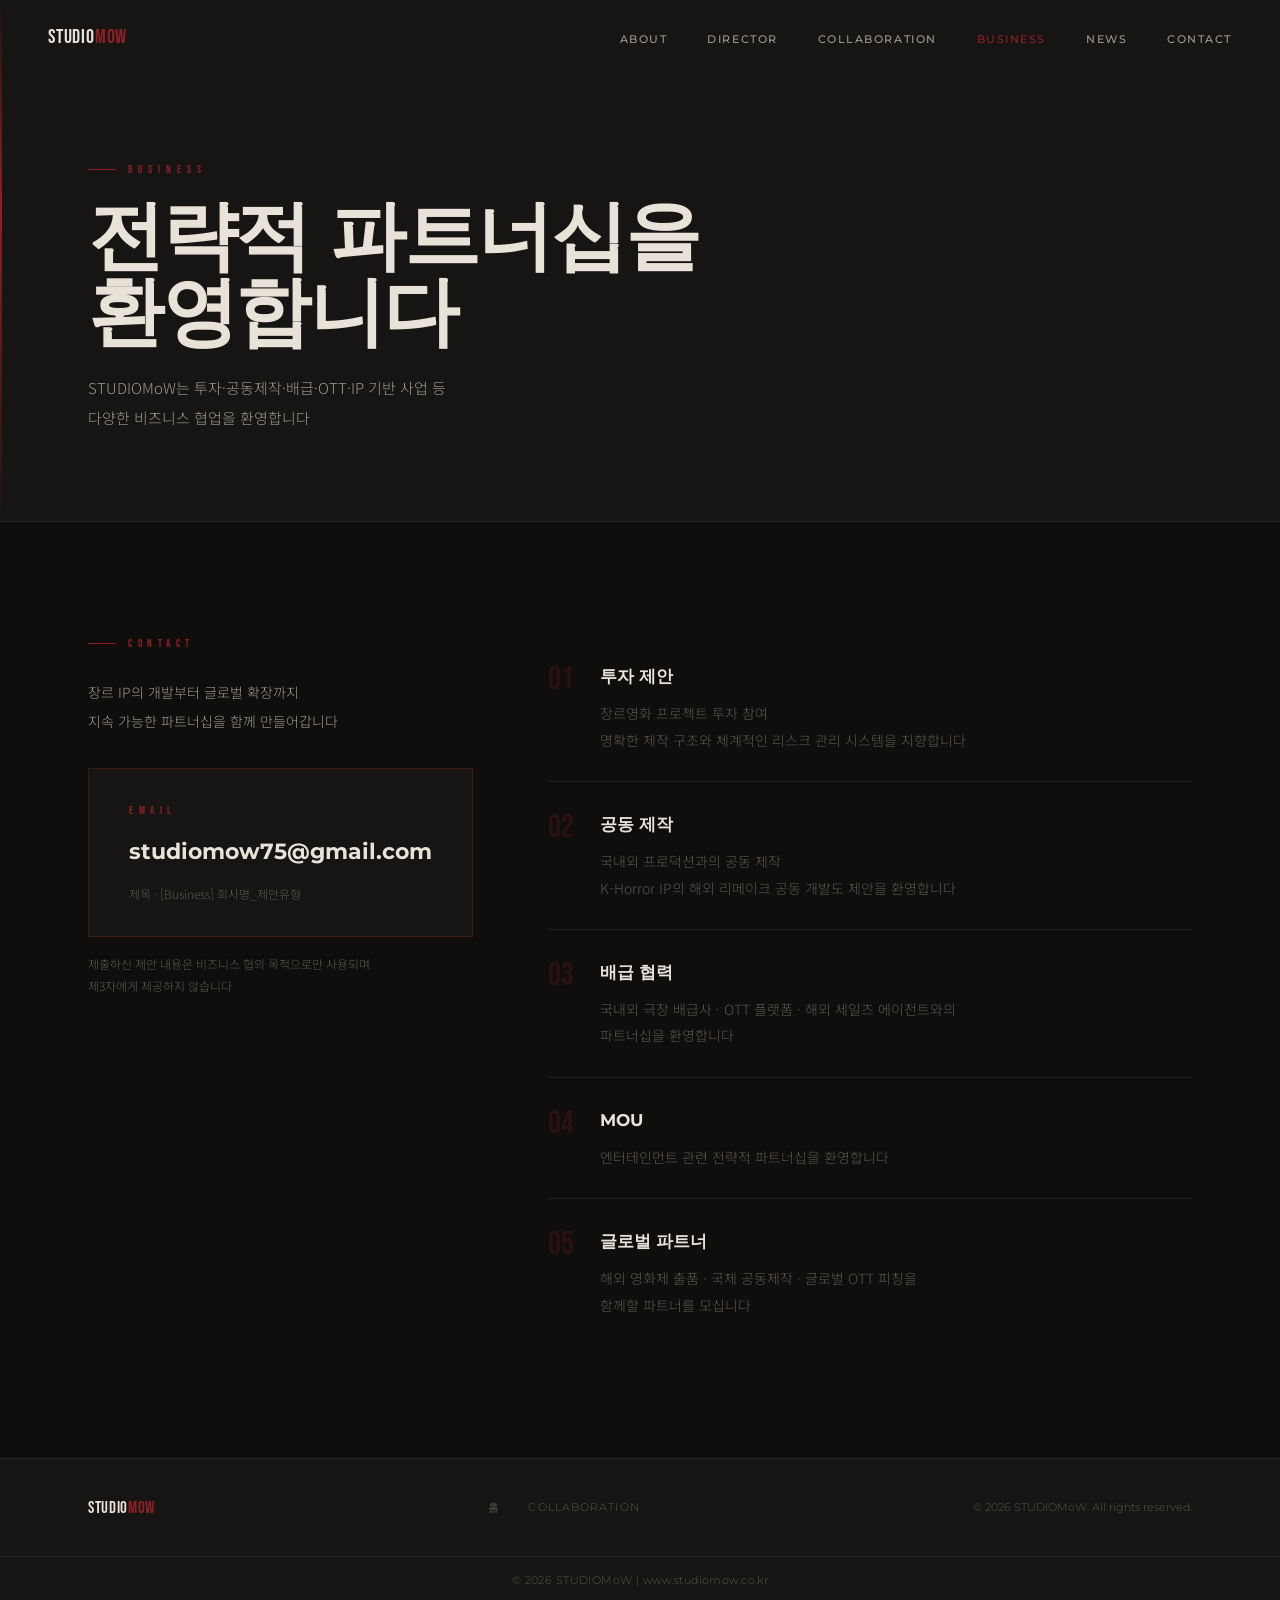
==== business.html @ ace8e4d7 "Add files via upload" ====
<!DOCTYPE html>
<html lang="ko">
<head>
  <meta charset="UTF-8">
  <meta name="viewport" content="width=device-width,initial-scale=1.0">
  <title>Business | STUDIOMoW</title>
  <link rel="preconnect" href="https://fonts.googleapis.com">
  <link href="https://fonts.googleapis.com/css2?family=Bebas+Neue&family=Noto+Serif+KR:wght@300;400;700&family=Noto+Sans+KR:wght@300;400;500;700&family=Montserrat:wght@300;400;600;700;900&display=swap" rel="stylesheet">
  <link rel="stylesheet" href="css/main.css">
  <style>
    .biz-list-item{display:flex;align-items:flex-start;padding:28px 0;border-bottom:1px solid var(--border);transition:padding-left 0.25s}
    .biz-list-item:hover{padding-left:8px}
    .biz-list-num{font-family:var(--font-display);font-size:32px;color:rgba(142,32,40,0.22);transition:color 0.25s;line-height:1;flex-shrink:0;min-width:52px;padding-top:2px}
    .biz-list-item:hover .biz-list-num{color:var(--red)}
    .biz-list-title{font-family:var(--font-heading);font-size:17px;font-weight:700;color:var(--text);margin-bottom:8px}
    .biz-list-desc{font-size:14px;color:var(--text-mute);line-height:1.9}
    .email-cta{display:inline-flex;flex-direction:column;align-items:flex-start;gap:12px;padding:32px 40px;border:1px solid var(--border-red);text-decoration:none;transition:background 0.3s;background:var(--surface1)}
    .email-cta:hover{background:rgba(142,32,40,0.08)}
    .email-cta-label{font-family:var(--font-display);font-size:11px;letter-spacing:0.5em;color:var(--red)}
    .email-cta-addr{font-family:var(--font-heading);font-size:clamp(16px,2vw,22px);font-weight:700;color:var(--text)}
    .email-cta-hint{font-size:12px;color:var(--text-mute)}
    @media(max-width:1024px){.biz-2col{grid-template-columns:1fr!important}}
  </style>
</head>
<body>
<nav class="nav scrolled" id="nav">
  <div class="nav-inner">
    <a href="index.html" class="nav-logo"><span class="logo-studio">STUDIO</span><span class="logo-mow">MoW</span></a>
    <button class="nav-toggle" id="navToggle"><span></span><span></span><span></span></button>
    <ul class="nav-menu" id="navMenu">
      <li><a href="index.html#about">About</a></li>
      <li><a href="index.html#director">Director</a></li>
      <li><a href="index.html#collaboration">Collaboration</a></li>
      <li><a href="index.html#business" style="color:var(--red)">Business</a></li>
      <li><a href="index.html#news">News</a></li>
      <li><a href="index.html#contact">Contact</a></li>
    </ul>
  </div>
</nav>

<section class="page-hero">
  <div class="container">
    <div class="page-hero-tag">BUSINESS</div>
    <h1 class="page-hero-title">전략적 파트너십을<br>환영합니다</h1>
    <p class="page-hero-desc">
      <span class="pc-only">STUDIOMoW는 투자·공동제작·배급·OTT·IP 기반 사업 등<br>다양한 비즈니스 협업을 환영합니다</span><span class="mob-only">STUDIOMoW는<br>투자·공동제작·배급·OTT 등<br>다양한 비즈니스 협업을 환영합니다</span>
    </p>
  </div>
</section>

<section style="padding:var(--section-pad) 0;background:var(--bg);">
  <div class="container">
    <div style="display:grid;grid-template-columns:380px 1fr;gap:80px;align-items:start;" class="biz-2col">
      <div>
        <div class="section-tag" style="margin-bottom:24px;">CONTACT</div>
        <p style="font-size:14px;color:var(--text-sub);line-height:2.1;margin-bottom:32px;">
          <span class="pc-only">장르 IP의 개발부터 글로벌 확장까지<br>지속 가능한 파트너십을 함께 만들어갑니다</span><span class="mob-only">장르 IP의 개발부터 글로벌 확장까지<br>지속 가능한 파트너십을 함께 만들어갑니다</span></p>
        <a href="mailto:studiomow75@gmail.com?subject=[Business] 회사명_제안유형" class="email-cta">
          <span class="email-cta-label">EMAIL</span>
          <span class="email-cta-addr">studiomow75@gmail.com</span>
          <span class="email-cta-hint">제목 · [Business] 회사명_제안유형</span>
        </a>
        <p style="margin-top:16px;font-size:12px;color:var(--text-mute);line-height:1.8;">
          제출하신 제안 내용은 비즈니스 협의 목적으로만 사용되며<br>
          제3자에게 제공하지 않습니다
        </p>
      </div>

      <div>
        <div class="biz-list">
          <div class="biz-list-item">
            <div class="biz-list-num">01</div>
            <div>
              <div class="biz-list-title">투자 제안</div>
              <div class="biz-list-desc">장르영화 프로젝트 투자 참여<br>명확한 제작 구조와 체계적인 리스크 관리 시스템을 지향합니다</div>
            </div>
          </div>
          <div class="biz-list-item">
            <div class="biz-list-num">02</div>
            <div>
              <div class="biz-list-title">공동 제작</div>
              <div class="biz-list-desc">국내외 프로덕션과의 공동 제작<br>K-Horror IP의 해외 리메이크 공동 개발도 제안을 환영합니다</div>
            </div>
          </div>
          <div class="biz-list-item">
            <div class="biz-list-num">03</div>
            <div>
              <div class="biz-list-title">배급 협력</div>
              <div class="biz-list-desc">국내외 극장 배급사 · OTT 플랫폼 · 해외 세일즈 에이전트와의<br>파트너십을 환영합니다</div>
            </div>
          </div>
          <div class="biz-list-item">
            <div class="biz-list-num">04</div>
            <div>
              <div class="biz-list-title">MOU</div>
              <div class="biz-list-desc"><span class="pc-only">엔터테인먼트 관련 전략적 파트너십을 환영합니다</span><span class="mob-only">엔터테인먼트 관련<br>전략적 파트너십을 환영합니다</span></div>
            </div>
          </div>
          <div class="biz-list-item" style="border-bottom:none;">
            <div class="biz-list-num">05</div>
            <div>
              <div class="biz-list-title">글로벌 파트너</div>
              <div class="biz-list-desc">해외 영화제 출품 · 국제 공동제작 · 글로벌 OTT 피칭을<br>함께할 파트너를 모십니다</div>
            </div>
          </div>
        </div>
      </div>
    </div>
  </div>
</section>

<footer class="footer">
  <div class="container">
    <div class="footer-inner">
      <div class="footer-logo"><span class="logo-studio">STUDIO</span><span class="logo-mow">MoW</span></div>
      <div class="footer-links"><a href="index.html">홈</a><a href="index.html#collaboration">Collaboration</a></div>
      <div class="footer-copy">© 2026 STUDIOMoW. All rights reserved.</div>
    </div>
  </div>
  <div class="footer-legal">© 2026 STUDIOMoW | www.studiomow.co.kr</div>
</footer>
<script src="js/main.js"></script>
</body>
</html>
---- css/main.css ----
/* ========================================
   STUDIOMoW — Premium Cinema Stylesheet v3
   BG: #0f0e0d | Surface: #161513/#1e1c19
   Wine Red: #8e2028 | Text: #e8e2d9
   ======================================== */
*,*::before,*::after{box-sizing:border-box;margin:0;padding:0}
:root{
  --bg:#0f0e0d;--surface1:#161513;--surface2:#1e1c19;--surface3:#252320;
  --cream:#f2ede6;--text:#e8e2d9;--text-sub:#9e9890;--text-mute:#5a5650;
  --red:#8e2028;--red-light:#b02a34;--red-dim:#5c1419;
  --red-glow:rgba(142,32,40,0.12);
  --border:rgba(232,226,217,0.08);--border-warm:rgba(232,226,217,0.05);
  --border-red:rgba(142,32,40,0.32);
  --black:#0f0e0d;--dark:#161513;--dark2:#1e1c19;
  --white:#e8e2d9;--off-white:#f2ede6;--gray:#9e9890;--gray-light:#c8c0b4;
  --red-dark:#5c1419;
  --font-display:'Bebas Neue',sans-serif;
  --font-heading:'Montserrat',sans-serif;
  --font-body-ko:'Noto Sans KR',sans-serif;
  --font-serif-ko:'Noto Serif KR',serif;
  --nav-h:72px;--section-pad:112px;--container-w:1200px;
  --ease-out:cubic-bezier(0.25,0.46,0.45,0.94);
  --ease-in-out:cubic-bezier(0.645,0.045,0.355,1.0)
}
html{scroll-behavior:smooth;font-size:16px}
body{background:var(--bg);color:var(--text);font-family:var(--font-body-ko);font-weight:300;line-height:1.75;overflow-x:hidden;word-break:keep-all;overflow-wrap:break-word}
img{display:block;max-width:100%}
a{color:inherit;text-decoration:none}
ul{list-style:none}
.container{max-width:var(--container-w);margin:0 auto;padding:0 48px}

/* BUTTONS */
.btn{display:inline-block;padding:14px 36px;font-family:var(--font-heading);font-size:11px;font-weight:600;letter-spacing:0.18em;text-transform:uppercase;cursor:pointer;border:none;transition:all 0.35s var(--ease-out)}
.btn-primary{background:var(--red);color:var(--cream)}
.btn-primary:hover{background:var(--red-light);transform:translateY(-2px);box-shadow:0 8px 32px rgba(142,32,40,0.35)}
.btn-outline{background:transparent;color:var(--text);border:1px solid rgba(232,226,217,0.28)}
.btn-outline:hover{border-color:var(--text);background:rgba(232,226,217,0.04)}
.btn-white{background:var(--cream);color:#1a1815}
.btn-white:hover{background:#fff;transform:translateY(-2px)}
.btn-accent{background:var(--red);color:var(--cream)}
.btn-accent:hover{background:var(--red-light);transform:translateY(-2px);box-shadow:0 8px 32px rgba(142,32,40,0.35)}

/* SECTION HEADERS */
.section-header{margin-bottom:64px}
.section-tag{font-family:var(--font-display);font-size:11px;letter-spacing:0.5em;color:var(--red);margin-bottom:14px;display:flex;align-items:center;gap:12px}
.section-tag::before{content:'';display:block;width:28px;height:1px;background:var(--red);flex-shrink:0}
.section-title{font-family:var(--font-heading);font-size:clamp(28px,4vw,46px);font-weight:700;line-height:1.12;color:var(--text);letter-spacing:-0.02em}

/* NAV */
.nav{position:fixed;top:0;left:0;right:0;z-index:1000;height:var(--nav-h);transition:all 0.4s ease}
.nav.scrolled{background:rgba(15,14,13,0.96);backdrop-filter:blur(16px);-webkit-backdrop-filter:blur(16px);border-bottom:1px solid var(--border)}
.nav-inner{display:flex;align-items:center;justify-content:space-between;height:100%;padding:0 48px}
.nav-logo{font-size:20px;letter-spacing:0.01em;z-index:1001;line-height:1}
.logo-studio{font-family:var(--font-display);color:var(--text);letter-spacing:0.04em}
.logo-mow{font-family:var(--font-display);color:var(--red);letter-spacing:0.04em}
.nav-menu{display:flex;align-items:center;gap:40px}
.nav-menu a{font-family:var(--font-heading);font-size:11px;font-weight:500;letter-spacing:0.14em;text-transform:uppercase;color:var(--text-sub);transition:color 0.25s;position:relative}
.nav-menu a::after{content:'';position:absolute;bottom:-4px;left:0;width:0;height:1px;background:var(--red);transition:width 0.3s var(--ease-out)}
.nav-menu a:hover{color:var(--text)}
.nav-menu a:hover::after{width:100%}
.nav-toggle{display:none;flex-direction:column;gap:5px;background:none;border:none;cursor:pointer;padding:8px;z-index:1001}
.nav-toggle span{display:block;width:22px;height:1px;background:var(--text);transition:all 0.3s ease;transform-origin:center}
.nav-toggle.active span:nth-child(1){transform:rotate(45deg) translate(4px,4px)}
.nav-toggle.active span:nth-child(2){opacity:0}
.nav-toggle.active span:nth-child(3){transform:rotate(-45deg) translate(4px,-4px)}

/* HERO */
.hero{position:relative;height:100vh;min-height:640px;display:flex;align-items:center;overflow:hidden}
.hero-bg{position:absolute;inset:0}
.hero-img{width:100%;height:100%;object-fit:cover;object-position:center;transform:scale(1.06);animation:heroZoom 14s ease-in-out infinite alternate}
@keyframes heroZoom{from{transform:scale(1.06)}to{transform:scale(1.12)}}
.hero-overlay{position:absolute;inset:0;background:linear-gradient(125deg,rgba(15,14,13,0.93) 0%,rgba(15,14,13,0.70) 45%,rgba(15,14,13,0.86) 100%)}
.hero-grain{position:absolute;inset:0;opacity:0.05;pointer-events:none;background-image:url("data:image/svg+xml,%3Csvg xmlns='http://www.w3.org/2000/svg' width='300' height='300'%3E%3Cfilter id='n'%3E%3CfeTurbulence type='fractalNoise' baseFrequency='0.75' numOctaves='4' stitchTiles='stitch'/%3E%3C/filter%3E%3Crect width='300' height='300' filter='url(%23n)'/%3E%3C/svg%3E");background-repeat:repeat;background-size:200px}
.hero-content{position:relative;z-index:2;padding:0 48px;max-width:1200px;margin:0 auto;width:100%;padding-top:var(--nav-h);animation:heroFadeUp 1.4s var(--ease-out) 0.2s both}
@keyframes heroFadeUp{from{opacity:0;transform:translateY(36px)}to{opacity:1;transform:translateY(0)}}
.hero-rule{width:36px;height:1px;background:var(--red);margin-bottom:20px}
.hero-badge{font-family:var(--font-display);font-size:11px;letter-spacing:0.55em;color:var(--red);margin-bottom:28px}
.hero-title{font-size:clamp(72px,13vw,148px);line-height:0.88;margin-bottom:32px;letter-spacing:-0.03em}
.logo-studio-h{font-family:var(--font-display);color:var(--text);display:block}
.logo-mow-h{font-family:var(--font-display);color:var(--red);display:block}
.hero-sub{font-family:var(--font-serif-ko);font-size:clamp(14px,1.8vw,17px);font-weight:300;color:var(--text-sub);margin-bottom:44px;line-height:2;max-width:500px}
.hero-cta{display:flex;gap:16px;flex-wrap:wrap}
.hero-scroll{position:absolute;bottom:44px;right:52px;display:flex;align-items:center;gap:10px;z-index:2;animation:heroFadeUp 1.4s var(--ease-out) 0.9s both}
.hero-scroll span{font-family:var(--font-display);font-size:10px;letter-spacing:0.4em;color:var(--text-mute);writing-mode:vertical-rl}
.scroll-line{width:1px;height:56px;background:linear-gradient(to bottom,var(--red),transparent);animation:scrollPulse 2.4s ease-in-out infinite}
@keyframes scrollPulse{0%,100%{opacity:0.4;transform:scaleY(1)}50%{opacity:1;transform:scaleY(0.6)}}

/* MANIFESTO */
.manifesto{padding:96px 0;background:var(--surface1);position:relative;overflow:hidden}
.manifesto::before{content:'';position:absolute;left:0;top:0;bottom:0;width:2px;background:linear-gradient(to bottom,transparent,var(--red),transparent)}
.manifesto-line{height:1px;background:linear-gradient(to right,transparent,var(--border-red),transparent);margin-bottom:52px}
.manifesto-text{font-family:var(--font-serif-ko);font-size:clamp(15px,2vw,20px);font-weight:300;text-align:center;line-height:2.1;color:var(--text-sub);max-width:760px;margin:0 auto}
.manifesto-text em{font-style:normal;color:var(--red-light);font-weight:400}

/* STATS */
.stats{padding:64px 0;background:var(--bg);border-bottom:1px solid var(--border)}
.stats-grid{display:flex;align-items:center;justify-content:center;flex-wrap:wrap}
.stat-item{flex:1;min-width:140px;text-align:center;padding:24px 20px}
.stat-num{font-family:var(--font-display);font-size:clamp(40px,5vw,64px);color:var(--text);line-height:1;margin-bottom:10px;letter-spacing:0.02em}
.stat-label{font-size:11px;letter-spacing:0.1em;color:var(--text-mute);font-family:var(--font-heading);text-transform:uppercase}
.stat-divider{width:1px;height:56px;background:var(--border);flex-shrink:0}

/* ABOUT */
.about{padding:var(--section-pad) 0;background:var(--bg)}
.about-grid{display:grid;grid-template-columns:1fr 1fr;gap:96px;align-items:center}
.about-img-wrap{position:relative}
.about-img{width:100%;aspect-ratio:4/5;object-fit:cover;filter:grayscale(20%) contrast(1.05)}
.about-img-accent{position:absolute;bottom:-18px;right:-18px;width:55%;height:55%;border:1px solid var(--border-red);z-index:-1}
.about-lead{font-family:var(--font-serif-ko);font-size:clamp(17px,2.2vw,22px);font-weight:400;margin-bottom:24px;line-height:1.65;color:var(--text)}
.about-body{font-size:14px;color:var(--text-sub);margin-bottom:44px;line-height:2}
.about-pillars{display:flex;flex-direction:column;gap:0}
.pillar{display:flex;align-items:flex-start;gap:18px;padding:22px 0;border-bottom:1px solid var(--border)}
.pillar:last-child{border-bottom:none}
.pillar-icon{color:var(--red);font-size:14px;flex-shrink:0;margin-top:3px}
.pillar-title{font-family:var(--font-heading);font-weight:600;font-size:13px;letter-spacing:0.06em;margin-bottom:5px;color:var(--text)}
.pillar-desc{font-size:13px;color:var(--text-mute);line-height:1.75}

/* DIRECTOR */
.director{position:relative;padding:var(--section-pad) 0;overflow:hidden}
.director-bg{position:absolute;inset:0}
.director-bg-img{width:100%;height:100%;object-fit:cover;filter:grayscale(40%) brightness(0.55)}
.director-overlay{position:absolute;inset:0;background:linear-gradient(to right,rgba(15,14,13,0.97) 50%,rgba(15,14,13,0.62) 100%)}
.director-grid{position:relative;z-index:2;display:grid;grid-template-columns:1fr 400px;gap:64px;align-items:start}
.director-name-block{margin-bottom:32px}
.director-role{font-family:var(--font-display);font-size:11px;letter-spacing:0.5em;color:var(--red);margin-bottom:10px}
.director-name{font-family:var(--font-heading);font-size:clamp(44px,6.5vw,76px);font-weight:900;letter-spacing:-0.03em;line-height:0.95;color:var(--text)}
.director-desc{margin-bottom:40px}
.director-desc p{font-size:14px;color:var(--text-sub);line-height:2;margin-bottom:14px}
.director-desc strong{color:var(--text);font-weight:600}
.director-credits{display:flex;gap:48px;flex-wrap:wrap}
.credit-section{flex:1;min-width:140px}
.credit-type{font-family:var(--font-display);font-size:10px;letter-spacing:0.45em;color:var(--red);margin-bottom:14px;border-bottom:1px solid var(--border-red);padding-bottom:8px}
.credit-list{display:flex;flex-direction:column;gap:7px}
.credit-item{font-size:13px;color:var(--text-mute)}
.momentum-card{background:var(--surface2);border:1px solid var(--border);padding:36px 32px;position:relative}

.momentum-label{font-family:var(--font-display);font-size:10px;letter-spacing:0.5em;color:var(--red);margin-bottom:14px}
.momentum-title{font-family:var(--font-heading);font-size:28px;font-weight:900;color:var(--text);margin-bottom:28px;letter-spacing:-0.02em}
.momentum-row{display:flex;justify-content:space-between;align-items:center;padding:11px 0;border-bottom:1px solid var(--border)}
.momentum-key{font-size:11px;color:var(--text-mute);font-family:var(--font-heading);letter-spacing:0.08em;text-transform:uppercase}
.momentum-val{font-size:13px;font-weight:600;color:var(--text)}
.momentum-val.accent{color:var(--red-light)}
.momentum-desc{font-size:13px;color:var(--text-mute);margin-top:22px;line-height:1.85}

/* STRATEGY */
.strategy{padding:var(--section-pad) 0;background:var(--surface1)}
.strategy-grid{display:flex;flex-direction:column;border-top:1px solid var(--border)}
.strategy-item{display:flex;align-items:flex-start;gap:48px;padding:40px 0;border-bottom:1px solid var(--border);transition:padding-left 0.35s var(--ease-out)}
.strategy-item:hover{padding-left:8px}
.strategy-num{font-family:var(--font-display);font-size:52px;color:rgba(142,32,40,0.18);line-height:1;flex-shrink:0;min-width:64px;transition:color 0.35s}
.strategy-item:hover .strategy-num{color:var(--red)}
.strategy-title{font-family:var(--font-heading);font-size:16px;font-weight:700;color:var(--text);margin-bottom:10px;letter-spacing:0.02em}
.strategy-desc{font-size:13px;color:var(--text-mute);line-height:1.85;max-width:560px}
.strategy-conclusion{margin-top:64px;padding:40px 48px;border:1px solid var(--border-red);position:relative;text-align:center}
.strategy-conclusion::before{content:'';position:absolute;top:0;left:0;width:100%;height:1px;background:linear-gradient(to right,transparent,var(--red),transparent)}
.strategy-conclusion p{font-family:var(--font-serif-ko);font-size:clamp(14px,1.8vw,18px);color:var(--text-sub);line-height:1.9}
.strategy-conclusion em{font-style:normal;color:var(--red-light)}

/* MARKET */
.market{padding:var(--section-pad) 0;background:var(--bg)}
.market-grid{display:grid;grid-template-columns:repeat(3,1fr);gap:1px;background:var(--border);margin-bottom:56px}
.market-card{background:var(--surface1);padding:44px 36px;transition:background 0.3s,transform 0.3s;position:relative;overflow:hidden}
.market-card::before{content:'';position:absolute;top:0;left:0;width:100%;height:2px;background:transparent;transition:background 0.3s}
.market-card:hover::before{background:var(--red)}
.market-card:hover{background:var(--surface2)}
.market-card-accent{background:var(--red-dim)!important}
.market-card-accent::before{background:var(--red-light)!important}
.market-card-accent:hover{background:#6b1820!important}
.market-tag{font-family:var(--font-display);font-size:10px;letter-spacing:0.35em;color:var(--text-mute);margin-bottom:20px;text-transform:uppercase}
.market-card-accent .market-tag{color:rgba(232,226,217,0.55)}
.market-film{font-family:var(--font-heading);font-size:clamp(22px,3vw,34px);font-weight:900;color:var(--text);margin-bottom:18px;letter-spacing:-0.03em}
.market-desc{font-size:13px;color:var(--text-mute);line-height:1.85}
.market-card-accent .market-desc{color:rgba(232,226,217,0.7)}
.market-cta{text-align:center;padding:48px 0 0;border-top:1px solid var(--border)}
.market-cta p{font-family:var(--font-serif-ko);font-size:clamp(14px,1.8vw,18px);color:var(--text-sub);line-height:2}
.market-cta strong{color:var(--text);font-weight:600}

/* TEAM */
.team{padding:var(--section-pad) 0;background:var(--surface1)}
.team-grid{display:grid;grid-template-columns:repeat(4,1fr);gap:1px;background:var(--border)}
.team-card{background:var(--bg);overflow:hidden;transition:transform 0.35s var(--ease-out)}
.team-card:hover{transform:translateY(-4px)}
.team-avatar{aspect-ratio:1;overflow:hidden;position:relative}
.team-photo{width:100%;height:100%;object-fit:cover;filter:grayscale(70%) contrast(1.05);transition:filter 0.45s,transform 0.45s}
.team-card:hover .team-photo{filter:grayscale(25%) contrast(1.05);transform:scale(1.04)}
.team-avatar::after{content:'';position:absolute;inset:0;background:rgba(142,32,40,0);transition:background 0.4s}
.team-card:hover .team-avatar::after{background:rgba(142,32,40,0.1)}
.team-info{padding:28px 24px 32px}
.team-role{font-family:var(--font-display);font-size:10px;letter-spacing:0.35em;color:var(--red);margin-bottom:8px}
.team-name{font-family:var(--font-heading);font-size:18px;font-weight:700;color:var(--text);margin-bottom:12px}
.team-bio{font-size:12px;color:var(--text-mute);line-height:1.85;margin-bottom:18px}
.team-career{display:flex;flex-wrap:wrap;gap:6px}
.team-career span{font-size:10px;padding:3px 9px;border:1px solid var(--border);color:var(--text-mute);font-family:var(--font-heading);letter-spacing:0.04em}

/* CTA SPLIT */
.cta-split{display:grid;grid-template-columns:1fr 1fr}
.cta-half{position:relative;padding:108px 64px;overflow:hidden;min-height:500px;display:flex;align-items:center}
.cta-half-bg{position:absolute;inset:0}
.cta-bg-img{width:100%;height:100%;object-fit:cover;filter:grayscale(30%)}
.cta-bg-overlay{position:absolute;inset:0;background:rgba(15,14,13,0.82)}
.biz-overlay{background:linear-gradient(135deg,rgba(92,20,25,0.9) 0%,rgba(15,14,13,0.88) 100%)}
.cta-half-content{position:relative;z-index:2}
.cta-tag{font-family:var(--font-display);font-size:11px;letter-spacing:0.5em;color:var(--red);margin-bottom:18px;display:flex;align-items:center;gap:10px}
.cta-tag::before{content:'';display:block;width:20px;height:1px;background:var(--red)}
.cta-half h3{font-family:var(--font-heading);font-size:clamp(20px,2.5vw,30px);font-weight:700;color:var(--text);margin-bottom:16px;line-height:1.3;letter-spacing:-0.01em}
.cta-half p{font-size:14px;color:var(--text-sub);margin-bottom:32px;line-height:1.85}

/* CONTACT */
.contact{padding:var(--section-pad) 0;background:var(--bg);border-top:1px solid var(--border)}
.contact-inner{display:grid;grid-template-columns:1fr 1fr;gap:80px;align-items:center}
.contact-details{display:flex;flex-direction:column;margin-top:40px}
.contact-item{display:flex;gap:28px;padding:20px 0;border-bottom:1px solid var(--border);align-items:flex-start}
.contact-label{font-family:var(--font-display);font-size:10px;letter-spacing:0.4em;color:var(--red);min-width:80px;padding-top:2px;flex-shrink:0}
.contact-val{font-size:14px;color:var(--text-sub);line-height:1.6}
.contact-val a:hover{color:var(--red-light)}
.contact-logo-wrap{text-align:center}
.contact-logo{font-size:clamp(52px,9vw,100px);line-height:0.9;margin-bottom:20px;letter-spacing:-0.02em}
.logo-studio-lg{font-family:var(--font-display);color:var(--text)}
.logo-mow-lg{font-family:var(--font-display);color:var(--red)}
.contact-tagline{font-family:var(--font-display);font-size:11px;letter-spacing:0.55em;color:var(--text-mute)}

/* FOOTER */
.footer{background:var(--surface1);border-top:1px solid var(--border)}
.footer-inner{display:flex;align-items:center;justify-content:space-between;gap:20px;flex-wrap:wrap;padding:32px 0}
.footer-logo{font-size:17px}
.footer-links{display:flex;gap:28px}
.footer-links a{font-family:var(--font-heading);font-size:11px;letter-spacing:0.1em;color:var(--text-mute);text-transform:uppercase;transition:color 0.2s}
.footer-links a:hover{color:var(--red-light)}
.footer-copy{font-size:11px;color:var(--text-mute);font-family:var(--font-heading)}
.footer-legal{text-align:center;padding:14px 0;font-size:11px;color:var(--text-mute);border-top:1px solid var(--border);font-family:var(--font-heading);letter-spacing:0.04em}
.footer-legal a{color:var(--text-mute);margin:0 8px;transition:color 0.2s}
.footer-legal a:hover{color:var(--red-light)}

/* PAGE HERO */
.page-hero{padding:calc(var(--nav-h) + 88px) 0 88px;background:var(--surface1);border-bottom:1px solid var(--border);position:relative;overflow:hidden}
.page-hero::before{content:'';position:absolute;left:0;top:0;bottom:0;width:2px;background:linear-gradient(to bottom,transparent,var(--red) 40%,transparent)}
.page-hero-tag{font-family:var(--font-display);font-size:11px;letter-spacing:0.55em;color:var(--red);margin-bottom:18px;display:flex;align-items:center;gap:12px}
.page-hero-tag::before{content:'';display:block;width:28px;height:1px;background:var(--red)}
.page-hero-title{font-family:var(--font-heading);font-size:clamp(36px,6.5vw,76px);font-weight:900;line-height:1.0;letter-spacing:-0.03em;color:var(--text);margin-bottom:24px}
.page-hero-desc{font-size:15px;color:var(--text-sub);max-width:520px;line-height:2}

/* FORMS */
.form-section{padding:var(--section-pad) 0;background:var(--bg)}
.form-grid{display:grid;grid-template-columns:1fr 1fr;gap:72px}
.form-intro h3{font-family:var(--font-heading);font-size:22px;font-weight:700;color:var(--text);margin-bottom:18px;letter-spacing:-0.01em}
.form-intro p{font-size:14px;color:var(--text-mute);line-height:2;margin-bottom:16px}
.form-categories{display:flex;flex-direction:column;gap:8px;margin-top:32px}
.form-cat{display:flex;align-items:center;gap:12px;padding:12px 16px;border:1px solid var(--border);font-size:13px;color:var(--text-sub);transition:border-color 0.2s,background 0.2s}
.form-cat:hover{border-color:var(--border-red);background:var(--red-glow)}
.form-cat-dot{width:6px;height:6px;background:var(--red);border-radius:50%;flex-shrink:0}
.mow-form{display:flex;flex-direction:column;gap:20px}
.form-group{display:flex;flex-direction:column;gap:7px}
.form-label{font-family:var(--font-heading);font-size:10px;font-weight:600;letter-spacing:0.2em;text-transform:uppercase;color:var(--red)}
.form-input,.form-select,.form-textarea{background:var(--surface1);border:1px solid var(--border);color:var(--text);padding:14px 16px;font-family:var(--font-body-ko);font-size:14px;transition:border-color 0.25s,background 0.25s;-webkit-appearance:none;border-radius:0}
.form-input::placeholder,.form-textarea::placeholder{color:var(--text-mute)}
.form-input:focus,.form-select:focus,.form-textarea:focus{outline:none;border-color:var(--red);background:var(--surface2)}
.form-textarea{resize:vertical;min-height:120px}
.form-select{cursor:pointer;background-image:url("data:image/svg+xml,%3Csvg xmlns='http://www.w3.org/2000/svg' width='10' height='6' viewBox='0 0 10 6'%3E%3Cpath fill='%235a5650' d='M5 6L0 0h10z'/%3E%3C/svg%3E");background-repeat:no-repeat;background-position:right 14px center;padding-right:40px}
.form-select option{background:var(--surface2);color:var(--text)}
.form-file-label{display:flex;align-items:center;gap:12px;padding:14px 16px;background:var(--surface1);border:1px dashed var(--border-red);cursor:pointer;font-size:13px;color:var(--text-mute);transition:all 0.25s}
.form-file-label:hover{border-color:var(--red);color:var(--text);background:var(--red-glow)}
.form-file-label input{display:none}
.form-row{display:grid;grid-template-columns:1fr 1fr;gap:16px}
.form-note{font-size:11px;color:var(--text-mute);line-height:1.75}
.btn-submit{width:100%;padding:17px;background:var(--red);color:var(--cream);font-family:var(--font-heading);font-size:12px;font-weight:700;letter-spacing:0.22em;text-transform:uppercase;border:none;cursor:pointer;transition:background 0.3s,box-shadow 0.3s}
.btn-submit:hover{background:var(--red-light);box-shadow:0 6px 28px rgba(142,32,40,0.4)}
.alert{display:none;padding:16px 20px;font-size:14px;line-height:1.6}
.alert-success{background:rgba(39,120,76,0.12);border:1px solid rgba(39,120,76,0.35);color:#4dba7f}
.alert-error{background:rgba(142,32,40,0.12);border:1px solid var(--border-red);color:var(--red-light)}

/* NOTICE / DISCLAIMER */
.notice-box{background:var(--red-glow);border:1px solid var(--border-red);border-left:2px solid var(--red);padding:20px 24px;margin:20px 0;font-size:13px;color:var(--text-sub);line-height:1.95}
.notice-box strong{color:var(--text)}
.notice-title{font-family:var(--font-heading);font-size:10px;letter-spacing:0.2em;color:var(--red);text-transform:uppercase;margin-bottom:10px;display:block}
.disclaimer-accordion{border-top:1px solid var(--border)}
.disclaimer-item{border-bottom:1px solid var(--border)}
.disclaimer-trigger{display:flex;justify-content:space-between;align-items:center;padding:16px 0;cursor:pointer;font-family:var(--font-heading);font-size:12px;font-weight:600;color:var(--text-sub);background:none;border:none;width:100%;text-align:left;letter-spacing:0.04em;transition:color 0.2s}
.disclaimer-trigger:hover{color:var(--text)}
.disclaimer-trigger .arrow{color:var(--red);font-size:11px;transition:transform 0.3s}
.disclaimer-trigger.open .arrow{transform:rotate(180deg)}
.disclaimer-body{display:none;font-size:13px;color:var(--text-mute);line-height:1.95;padding-bottom:18px}
.disclaimer-body.open{display:block}

/* BUSINESS TYPES */
.biz-types{padding:var(--section-pad) 0;background:var(--surface1)}
.biz-types-grid{display:grid;grid-template-columns:repeat(3,1fr);gap:1px;background:var(--border);margin-top:48px}
.biz-type-card{background:var(--bg);padding:40px 32px;border-top:2px solid transparent;transition:border-color 0.3s,background 0.3s,transform 0.3s}
.biz-type-card:hover{border-top-color:var(--red);background:var(--surface2);transform:translateY(-3px)}
.biz-type-icon{font-size:28px;margin-bottom:18px}
.biz-type-title{font-family:var(--font-heading);font-size:16px;font-weight:700;color:var(--text);margin-bottom:12px;letter-spacing:-0.01em}
.biz-type-desc{font-size:13px;color:var(--text-mute);line-height:1.85}

/* ADMIN */
.admin-body{background:var(--bg);font-family:var(--font-body-ko);color:var(--text);min-height:100vh}
.admin-nav{background:var(--surface1);border-bottom:1px solid var(--border);padding:0 32px;height:56px;display:flex;align-items:center;justify-content:space-between}
.admin-logo{font-family:var(--font-display);font-size:18px}
.admin-nav-links{display:flex;gap:24px}
.admin-nav-links a{font-size:12px;color:var(--text-mute);transition:color 0.2s}
.admin-nav-links a:hover,.admin-nav-links a.active{color:var(--text)}
.admin-logout{font-size:11px;color:var(--red);cursor:pointer;background:none;border:none;font-family:var(--font-body-ko);letter-spacing:0.05em}
.admin-layout{display:grid;grid-template-columns:220px 1fr;min-height:calc(100vh - 56px)}
.admin-sidebar{background:var(--surface1);border-right:1px solid var(--border);padding:24px 0}
.admin-sidebar a{display:flex;align-items:center;gap:10px;padding:11px 24px;font-size:13px;color:var(--text-mute);transition:all 0.2s}
.admin-sidebar a:hover,.admin-sidebar a.active{background:var(--red-glow);color:var(--text);border-right:2px solid var(--red)}
.admin-sidebar-section{font-family:var(--font-display);font-size:10px;letter-spacing:0.35em;color:var(--text-mute);padding:16px 24px 6px;margin-top:8px;opacity:0.5}
.admin-main{padding:36px}
.admin-page-title{font-family:var(--font-heading);font-size:20px;font-weight:700;color:var(--text);margin-bottom:6px;letter-spacing:-0.01em}
.admin-page-sub{font-size:13px;color:var(--text-mute);margin-bottom:28px}
.admin-stats-row{display:grid;grid-template-columns:repeat(4,1fr);gap:16px;margin-bottom:32px}
.admin-stat{background:var(--surface1);border:1px solid var(--border);border-top:2px solid var(--red);padding:24px}
.admin-stat-num{font-family:var(--font-display);font-size:40px;color:var(--text);line-height:1;margin-bottom:8px;letter-spacing:0.02em}
.admin-stat-label{font-size:11px;color:var(--text-mute);font-family:var(--font-heading);text-transform:uppercase;letter-spacing:0.08em}
.admin-stat-change{font-size:11px;color:#4dba7f;margin-top:6px}
.admin-card{background:var(--surface1);border:1px solid var(--border);margin-bottom:24px}
.admin-card-header{display:flex;align-items:center;justify-content:space-between;padding:16px 24px;border-bottom:1px solid var(--border)}
.admin-card-title{font-family:var(--font-heading);font-size:13px;font-weight:700;color:var(--text);letter-spacing:0.02em}
.admin-card-body{padding:24px}
.admin-table{width:100%;border-collapse:collapse;font-size:13px}
.admin-table th{text-align:left;padding:10px 16px;font-family:var(--font-heading);font-size:10px;letter-spacing:0.12em;text-transform:uppercase;color:var(--text-mute);border-bottom:1px solid var(--border);font-weight:600}
.admin-table td{padding:14px 16px;color:var(--text-sub);border-bottom:1px solid rgba(232,226,217,0.04)}
.admin-table tr:hover td{background:rgba(232,226,217,0.02)}
.badge{display:inline-block;padding:3px 9px;font-size:10px;font-family:var(--font-heading);letter-spacing:0.08em;border-radius:2px;font-weight:600}
.badge-new{background:rgba(39,120,76,0.15);color:#4dba7f}
.badge-review{background:rgba(200,156,32,0.15);color:#c89c20}
.badge-approved{background:rgba(52,120,200,0.15);color:#5490d6}
.badge-rejected{background:rgba(142,32,40,0.15);color:var(--red-light)}
.admin-btn{padding:6px 12px;font-size:11px;font-family:var(--font-heading);letter-spacing:0.05em;cursor:pointer;border:none;font-weight:600;transition:all 0.2s}
.admin-btn-sm{background:var(--surface2);color:var(--text-sub);border:1px solid var(--border)}
.admin-btn-sm:hover{color:var(--text)}
.admin-btn-primary{background:var(--red);color:var(--cream)}
.admin-btn-primary:hover{background:var(--red-light)}
.admin-btn-danger{background:rgba(142,32,40,0.15);color:var(--red-light);border:1px solid var(--border-red)}
.admin-btn-danger:hover{background:rgba(142,32,40,0.25)}
.login-wrap{min-height:100vh;display:flex;align-items:center;justify-content:center;background:var(--bg)}
.login-box{width:100%;max-width:400px;background:var(--surface1);border:1px solid var(--border);padding:52px 44px;position:relative}
.login-box::before{content:'';position:absolute;top:0;left:0;width:100%;height:2px;background:linear-gradient(to right,transparent,var(--red),transparent)}
.login-logo{text-align:center;font-size:26px;margin-bottom:10px}
.login-sub{text-align:center;font-size:10px;letter-spacing:0.4em;color:var(--text-mute);font-family:var(--font-display);margin-bottom:40px}
.login-form{display:flex;flex-direction:column;gap:16px}

/* LEGAL */
.legal-body{background:var(--bg);color:var(--text);font-family:var(--font-body-ko)}
.legal-wrap{max-width:800px;margin:0 auto;padding:calc(var(--nav-h) + 64px) 48px 96px}
.legal-title{font-family:var(--font-heading);font-size:32px;font-weight:900;color:var(--text);margin-bottom:8px;letter-spacing:-0.02em}
.legal-date{font-size:13px;color:var(--text-mute);margin-bottom:52px}
.legal-section{margin-bottom:44px}
.legal-section h2{font-family:var(--font-heading);font-size:13px;font-weight:700;color:var(--red-light);margin-bottom:16px;letter-spacing:0.06em;border-left:2px solid var(--red);padding-left:14px;text-transform:uppercase}
.legal-section p,.legal-section li{font-size:14px;line-height:2;color:var(--text-sub);margin-bottom:10px}
.legal-section ul,.legal-section ol{padding-left:20px}
.legal-section li{margin-bottom:6px}
.legal-box{background:var(--red-glow);border:1px solid var(--border-red);padding:20px 24px;margin:16px 0}
.legal-box p{margin:0;color:var(--text-sub)}
.legal-table{width:100%;border-collapse:collapse;font-size:13px;margin:16px 0}
.legal-table th{background:rgba(142,32,40,0.12);padding:10px 14px;text-align:left;color:var(--text);font-weight:600;border:1px solid var(--border)}
.legal-table td{padding:10px 14px;border:1px solid var(--border);color:var(--text-sub);vertical-align:top;line-height:1.75}
.legal-divider{height:1px;background:var(--border);margin:44px 0}
.back-btn{display:inline-block;font-family:var(--font-heading);font-size:11px;letter-spacing:0.18em;color:var(--red);border:1px solid var(--border-red);padding:10px 20px;margin-bottom:44px;transition:all 0.2s;text-transform:uppercase}
.back-btn:hover{background:var(--red-glow)}

/* UTILITY */
.nav-logo-svg{height:26px;width:auto}
.svg-logo{display:inline-block;vertical-align:middle}
.visible{opacity:1!important;transform:translateY(0)!important}

/* RESPONSIVE */
@media(max-width:1024px){
  .about-grid{grid-template-columns:1fr;gap:56px}
  .about-img-wrap{max-width:480px}
  .director-grid{grid-template-columns:1fr}
  .director-overlay{background:rgba(15,14,13,0.94)}
  .team-grid{grid-template-columns:repeat(2,1fr)}
  .contact-inner{grid-template-columns:1fr;gap:56px}
  .admin-stats-row{grid-template-columns:repeat(2,1fr)}
}
@media(max-width:768px){
  :root{--section-pad:72px}
  .container{padding:0 24px}
  .nav-inner{padding:0 24px}
  .nav-toggle{display:flex}
  .nav-menu{position:fixed;inset:0;background:var(--bg);flex-direction:column;align-items:center;justify-content:center;gap:32px;transform:translateX(100%);transition:transform 0.42s var(--ease-in-out)}
  .nav-menu.open{transform:translateX(0)}
  .nav-menu a{font-size:15px;letter-spacing:0.22em}
  .hero-content{padding:0 24px;padding-top:var(--nav-h)}
  .hero-title{font-size:clamp(52px,15vw,80px)}
  .hero-scroll{display:none}
  .stats-grid{flex-wrap:wrap}
  .stat-item{flex:1 1 45%}
  .stat-divider{width:40px;height:1px}
  .market-grid{grid-template-columns:1fr}
  .team-grid{grid-template-columns:1fr 1fr}
  .cta-split{grid-template-columns:1fr}
  .cta-half{padding:72px 28px;min-height:380px}
  .biz-types-grid{grid-template-columns:1fr}
  .form-grid{grid-template-columns:1fr;gap:48px}
  .form-row{grid-template-columns:1fr}
  .footer-inner{flex-direction:column;text-align:center;gap:18px}
  .admin-layout{grid-template-columns:1fr}
  .admin-sidebar{display:none}
  .admin-stats-row{grid-template-columns:repeat(2,1fr)}
  .legal-wrap{padding:calc(var(--nav-h) + 40px) 24px 72px}
}
@media(max-width:480px){
  .hero-title{font-size:52px}
  .team-grid{grid-template-columns:1fr}
  .stat-item{flex:1 1 100%}
  .stat-divider{display:none}
  .admin-stats-row{grid-template-columns:1fr 1fr}
}
@media(max-height:500px) and (orientation:landscape){
  .hero{height:100svh;min-height:400px}
  .hero-title{font-size:52px}
  :root{--section-pad:56px}
}

/* ── Director credit links ── */
.credit-link {
  display:grid;
  grid-template-columns: 38px 1fr auto;
  align-items:center;
  gap:12px;
  padding:14px 16px;
  background:rgba(232,226,217,0.03);
  border:1px solid var(--border);
  border-left:2px solid transparent;
  text-decoration:none;
  transition:all 0.25s var(--ease-out);
  margin-bottom:6px;
}
.credit-link:hover {
  background:rgba(142,32,40,0.08);
  border-left-color:var(--red);
  transform:translateX(4px);
}
.credit-year {
  font-family:var(--font-display);
  font-size:14px;
  color:var(--red);
  letter-spacing:0.05em;
  flex-shrink:0;
}
.credit-title {
  font-family:var(--font-heading);
  font-size:14px;
  font-weight:600;
  color:var(--text);
  letter-spacing:0.01em;
}
.credit-platform {
  font-family:var(--font-heading);
  font-size:10px;
  letter-spacing:0.1em;
  color:var(--text-mute);
  text-transform:uppercase;
  flex-shrink:0;
}
.credit-link:hover .credit-title { color:var(--cream); }
.credit-link:hover .credit-platform { color:var(--text-sub); }

/* Arrow indicator on hover */
.credit-link::after {
  content:'↗';
  font-size:12px;
  color:var(--text-mute);
  opacity:0;
  transition:opacity 0.2s;
  margin-left:4px;
}
.credit-link:hover::after { opacity:1; color:var(--red); }

@media(max-width:768px){
  .credit-link { grid-template-columns:32px 1fr; }
  .credit-platform { display:none; }
}

/* ── v6 value grid (reuse in index) ── */
.value-grid{display:grid;grid-template-columns:1fr 1fr;gap:1px;background:var(--border)}
.value-card{background:var(--bg);padding:28px 24px;border-top:2px solid transparent;transition:border-color 0.3s,background 0.3s}
.value-card:hover{border-top-color:var(--red);background:var(--surface2)}
.value-card-num{font-family:var(--font-display);font-size:36px;color:rgba(142,32,40,0.2);line-height:1;margin-bottom:10px;transition:color 0.3s}
.value-card:hover .value-card-num{color:var(--red)}
.value-card-title{font-family:var(--font-heading);font-size:13px;font-weight:700;color:var(--text);margin-bottom:6px}
.value-card-desc{font-size:12px;color:var(--text-mute);line-height:1.8}
@media(max-width:768px){.value-grid{grid-template-columns:1fr}}

/* ══ MOBILE EXTRA FIXES ══ */
@media(max-width:768px){
  /* Nav */
  .nav-inner{padding:0 20px}
  
  /* Hero */
  .hero-title{font-size:64px!important}
  .hero-ko{font-size:15px!important;max-width:100%}
  
  /* About - 1단 */
  .about-text-grid{grid-template-columns:1fr!important;gap:40px!important}
  
  /* Director grid - 1단 */
  .director-grid{grid-template-columns:1fr!important;gap:40px}
  .director-overlay{background:rgba(15,14,13,0.95)!important}
  .timeline-row{flex-wrap:wrap}
  .timeline-cell{min-width:calc(50% - 10px)!important;flex:0 0 calc(50% - 10px)!important}
  
  /* Collab 4칸 → 2칸 */
  .collab-grid-4{grid-template-columns:1fr 1fr!important}
  
  /* Business 2단 → 1단 */
  .biz-2col{grid-template-columns:1fr!important;gap:40px!important}
  
  /* Contact */
  #contact .container > div > div:first-child{flex:none!important;width:100%}
  
  /* News */
  .news-grid{grid-template-columns:1fr!important}
  
  /* Footer */
  .footer-inner{flex-direction:column;text-align:center;gap:16px}
  .footer-links{flex-wrap:wrap;justify-content:center;gap:16px}
}

@media(max-width:480px){
  .hero-title{font-size:52px!important}
  .collab-grid-4{grid-template-columns:1fr!important}
  .timeline-cell{min-width:100%!important;flex:0 0 100%!important}
  .container{padding:0 20px!important}
}

/* Contact responsive */
@media(max-width:768px){
  #contact .container>div[style*="display:flex"]{
    flex-direction:column!important;
    gap:40px!important;
  }
  #contact h2{font-size:26px!important}
}

/* ── Language Switch ── */
.lang-switch{display:flex;align-items:center;gap:0;margin-left:8px;border-left:1px solid var(--border);padding-left:16px}
.lang-btn{font-family:var(--font-heading);font-size:11px;font-weight:700;letter-spacing:0.1em;color:var(--text-mute);padding:3px 6px;transition:color 0.2s;text-decoration:none}
.lang-btn:hover{color:var(--text)}
.lang-btn.lang-active{color:var(--red)}
.lang-btn::after{display:none!important}

/* ════════════════════════════════════════
   MOBILE — NEW Style (390px 기준)
   · 메인·About 바로 표시
   · 나머지 섹션은 접기/펼치기
   · 풀스크린 햄버거 메뉴
   · 상단에 KO|EN 언어 전환
════════════════════════════════════════ */

/* ── 모바일 햄버거 메뉴 풀스크린 ── */
@media(max-width:768px){

  /* Nav */
  .nav-inner{padding:0 20px;height:56px}
  .nav{height:56px}
  .nav-logo{font-size:18px}

  /* KO|EN 언어 버튼 - 햄버거 왼쪽 */
  .lang-switch{
    position:absolute;right:60px;top:50%;transform:translateY(-50%);
    display:flex!important;align-items:center;gap:0;
    border-left:none;padding-left:0;margin-left:0;
    z-index:1002;
  }
  .lang-btn{font-size:12px;padding:4px 6px}

  /* 풀스크린 메뉴 */
  .nav-menu{
    position:fixed;inset:0;
    background:rgba(15,14,13,0.98);
    flex-direction:column;align-items:center;justify-content:center;
    gap:0;
    transform:translateX(100%);
    transition:transform 0.4s cubic-bezier(0.645,0.045,0.355,1);
    padding:80px 0 40px;
    overflow-y:auto;
  }
  .nav-menu.open{transform:translateX(0)}
  .nav-menu li{width:100%;border-bottom:1px solid var(--border)}
  .nav-menu a{
    display:block;padding:20px 28px;
    font-size:15px;letter-spacing:0.15em;
    color:var(--text-sub);
  }
  .nav-menu a:hover{color:var(--text);background:rgba(142,32,40,0.08)}
  .nav-menu a::after{display:none}
  /* 메뉴 내 lang-switch 숨기기 */
  .nav-menu .lang-switch{display:none!important}

  /* Hero */
  .hero{height:100svh;min-height:560px}
  .hero-content{padding:0 24px;padding-top:56px}
  .hero-title{font-size:72px!important;line-height:0.85}
  .hero-en{font-size:10px;letter-spacing:0.28em}
  .hero-ko{font-size:15px;line-height:2;margin-bottom:32px}
  .hero-cta{flex-direction:row;gap:12px}
  .hero-cta .btn{padding:12px 24px;font-size:11px}
  .hero-scroll{display:none}
  .hero-rule{margin-bottom:14px}

  /* About — 항상 표시 */
  .about{padding:60px 0!important}
  .about-text-grid{grid-template-columns:1fr!important;gap:32px!important}
  .section-title{font-size:28px!important}
  .about-body{font-size:14px}
  .pillar{padding:16px 0}
  .pillar-title{font-size:13px}
  .pillar-desc{font-size:12px}

  /* ── 접이식 섹션 공통 ── */
  .mob-collapsible .mob-section-header{
    display:flex;align-items:center;justify-content:space-between;
    padding:20px 24px;
    border-top:1px solid var(--border);
    cursor:pointer;
    background:var(--surface1);
    position:relative;
  }
  .mob-collapsible .mob-section-header h2{
    font-family:var(--font-heading);
    font-size:16px;font-weight:700;
    color:var(--text);letter-spacing:0.05em;
    margin:0;
  }
  .mob-section-tag{
    font-family:var(--font-display);
    font-size:10px;letter-spacing:0.35em;
    color:var(--red);margin-bottom:4px;
  }
  .mob-toggle-icon{
    width:28px;height:28px;
    display:flex;align-items:center;justify-content:center;
    border:1px solid var(--border);
    flex-shrink:0;
    transition:transform 0.3s,background 0.2s;
    font-size:16px;color:var(--text-mute);
    font-family:var(--font-heading);
  }
  .mob-collapsible.open .mob-toggle-icon{
    transform:rotate(45deg);
    background:var(--red-glow);
    color:var(--red);
    border-color:var(--border-red);
  }
  .mob-collapsible-body{
    display:none;
    padding:0 24px 32px;
    background:var(--bg);
    border-bottom:1px solid var(--border);
  }
  .mob-collapsible.open .mob-collapsible-body{display:block}

  /* Director 섹션 내부 */
  .director .container{position:relative;z-index:2}
  .director-grid{grid-template-columns:1fr!important;gap:32px}
  .director-overlay{background:rgba(15,14,13,0.95)!important}
  .director-name{font-size:40px!important}
  .timeline-row{flex-wrap:wrap;margin-top:24px}
  .timeline-cell{flex:0 0 50%;min-width:0!important;padding:14px 12px 14px 0;border-right:none;border-bottom:1px solid var(--border)}
  .t-year{font-size:17px}
  .t-title{font-size:12px}
  .t-platform{font-size:10px}
  .momentum-card{margin-top:24px;padding:24px 20px}
  .momentum-title{font-size:22px}

  /* Collab 2×2 */
  .collab-grid-4{grid-template-columns:1fr 1fr!important}
  .collab-card-4{padding:28px 16px!important;min-height:120px!important;gap:10px!important}
  .collab-icon-4{font-size:24px}
  .collab-title-4{font-size:15px}

  /* Business */
  .biz-2col{grid-template-columns:1fr!important;gap:32px!important}
  .biz-list-item{padding:18px 0}
  .biz-list-title{font-size:14px}
  .biz-list-desc{font-size:12px}

  /* Email CTA */
  .email-cta{padding:24px 28px!important;width:100%;align-items:flex-start!important}
  .email-cta-addr{font-size:15px!important}

  /* News */
  .news-grid{grid-template-columns:1fr!important}

  /* Contact */
  #contact .container>div[style*="display:flex"]{
    flex-direction:column!important;gap:32px!important;
  }
  #contact h2{font-size:24px!important;white-space:normal!important}
  #contact .container>div:last-child{padding-top:24px}

  /* Footer */
  .footer-inner{flex-direction:column;align-items:flex-start;gap:16px;padding:24px 0}
  .footer-links{flex-wrap:wrap;gap:12px 20px}
  .footer-copy{font-size:10px}
  .footer-legal{font-size:10px;padding:12px 0}

  /* Section padding 줄이기 */
  :root{--section-pad:56px}
  .container{padding:0 24px!important}
}

@media(max-width:480px){
  .hero-title{font-size:60px!important}
  .timeline-cell{flex:0 0 100%}
}

/* ── 모바일 텍스트 가독성 보완 ── */
@media(max-width:768px){
  /* 본문 텍스트 */
  .about-body{font-size:15px!important;line-height:1.95!important}
  .director-desc p{font-size:15px!important;line-height:2!important;margin-bottom:16px!important}
  .pillar-desc{font-size:13px!important;line-height:1.85!important}
  .biz-list-desc{font-size:13px!important;line-height:1.85!important}
  
  /* 모멘텀 카드 */
  .momentum-desc{font-size:14px!important;line-height:1.95!important}
  .momentum-row{padding:12px 0!important}
  
  /* 이메일 CTA */
  .email-cta-hint{font-size:13px!important}
  
  /* 섹션 본문 p 태그 전반 */
  p{word-break:keep-all!important;overflow-wrap:break-word!important;line-height:1.95}
  
  /* 타임라인 */
  .t-title{font-size:13px!important;line-height:1.5!important}
  .t-year{font-size:18px!important}
  
  /* 헤더 */
  .section-title{font-size:26px!important;line-height:1.25!important}
  .page-hero-title{font-size:32px!important;line-height:1.15!important}
  .page-hero-desc{font-size:15px!important;line-height:1.95!important}
  
  /* 섹션 내 설명 문구 */
  .section-header p{font-size:14px!important;line-height:1.95!important}
}

/* ── PC / Mobile text split ── */
.mob-only { display: none !important; }
.pc-only  { display: inline !important; }
@media(max-width:768px){
  .mob-only { display: inline !important; }
  .pc-only  { display: none !important; }
  .mob-only-block { display: block !important; }
  .pc-only-block  { display: none !important; }
}

/* ── 모바일 Business 항목 텍스트 크기 조정 ── */
@media(max-width:768px){
  .biz-list-desc{
    font-size:11.5px!important;
    line-height:1.7!important;
    word-break:keep-all!important;
    overflow-wrap:anywhere!important;
  }
  .biz-list-title{
    font-size:13px!important;
  }
  .biz-list-num{
    font-size:22px!important;
    min-width:40px!important;
  }
  .biz-list-item{
    padding:14px 0!important;
  }
}
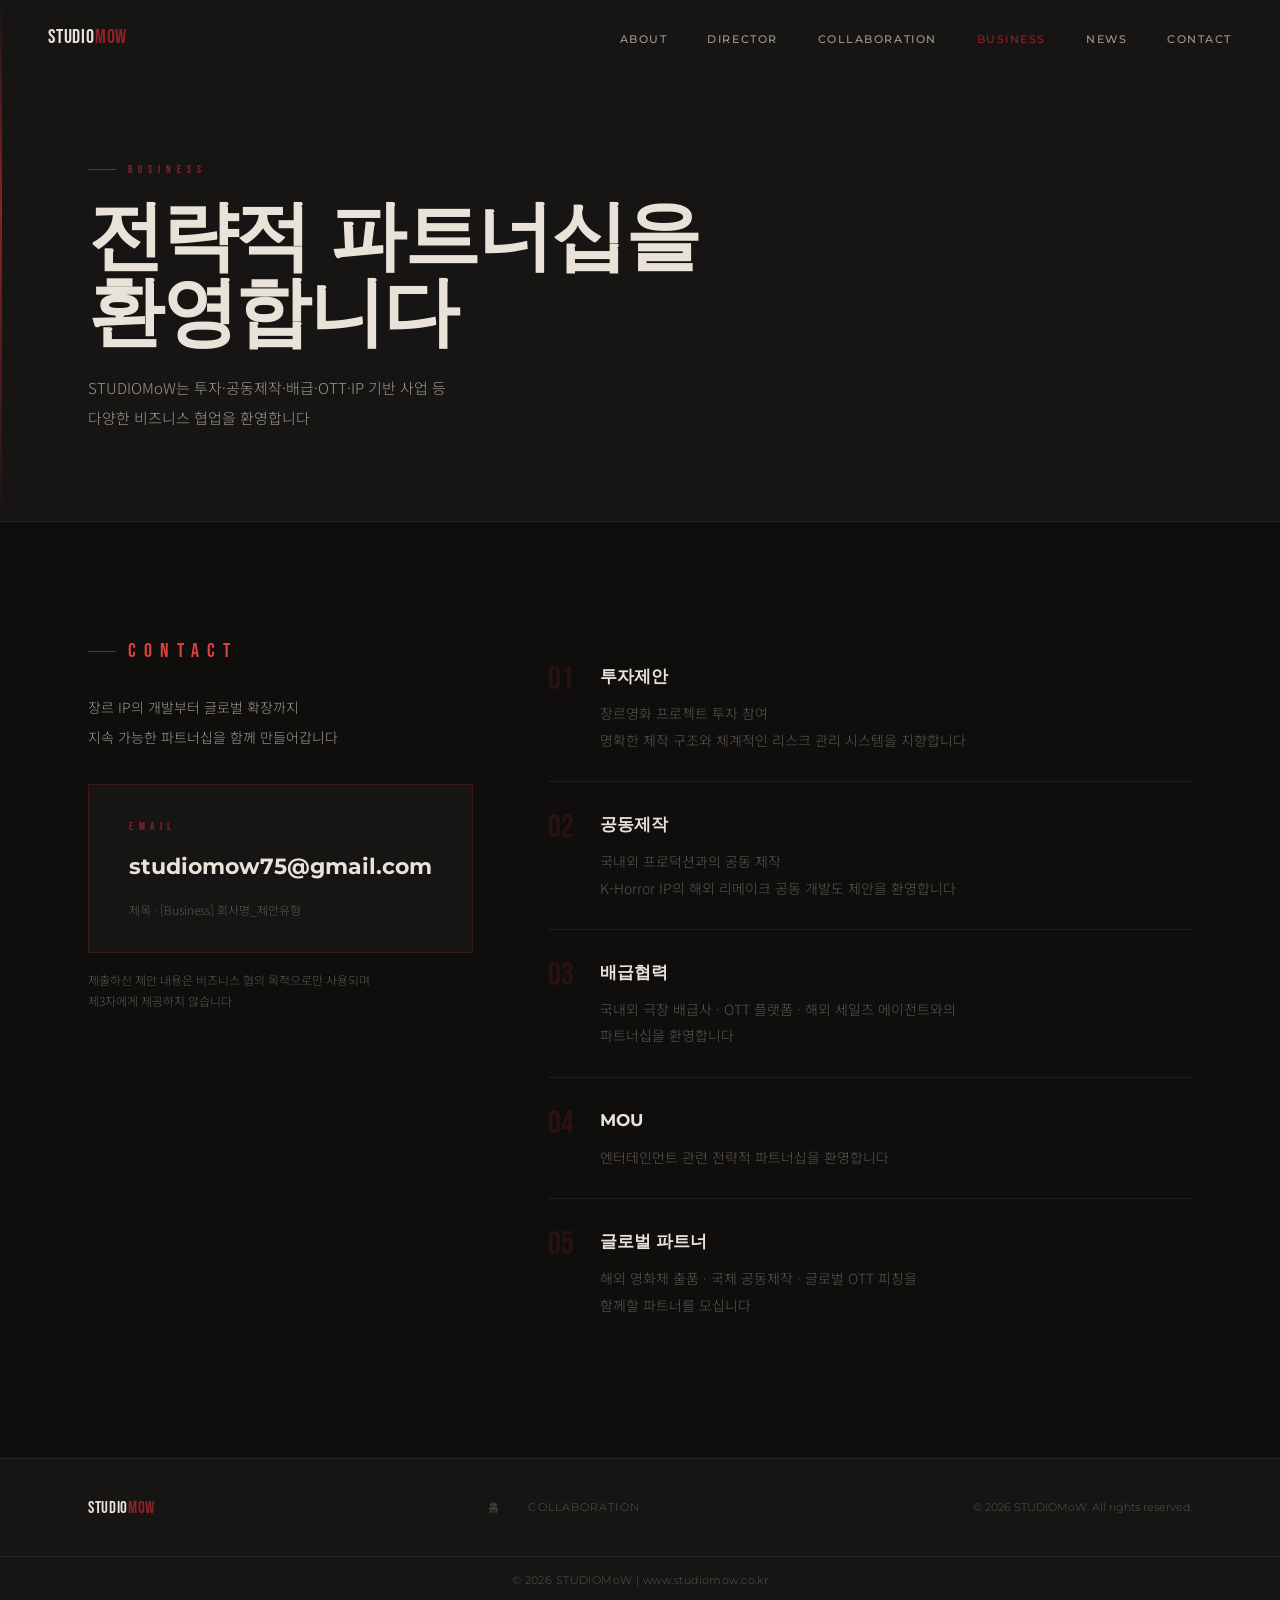
==== commit 43c253e8: "Add files via upload" ====
--- a/business.html
+++ b/business.html
@@ -71,21 +71,21 @@
           <div class="biz-list-item">
             <div class="biz-list-num">01</div>
             <div>
-              <div class="biz-list-title">투자 제안</div>
+              <div class="biz-list-title">투자제안</div>
               <div class="biz-list-desc">장르영화 프로젝트 투자 참여<br>명확한 제작 구조와 체계적인 리스크 관리 시스템을 지향합니다</div>
             </div>
           </div>
           <div class="biz-list-item">
             <div class="biz-list-num">02</div>
             <div>
-              <div class="biz-list-title">공동 제작</div>
+              <div class="biz-list-title">공동제작</div>
               <div class="biz-list-desc">국내외 프로덕션과의 공동 제작<br>K-Horror IP의 해외 리메이크 공동 개발도 제안을 환영합니다</div>
             </div>
           </div>
           <div class="biz-list-item">
             <div class="biz-list-num">03</div>
             <div>
-              <div class="biz-list-title">배급 협력</div>
+              <div class="biz-list-title">배급협력</div>
               <div class="biz-list-desc">국내외 극장 배급사 · OTT 플랫폼 · 해외 세일즈 에이전트와의<br>파트너십을 환영합니다</div>
             </div>
           </div>
--- a/css/main.css
+++ b/css/main.css
@@ -42,7 +42,7 @@
 
 /* SECTION HEADERS */
 .section-header{margin-bottom:64px}
-.section-tag{font-family:var(--font-display);font-size:11px;letter-spacing:0.5em;color:var(--red);margin-bottom:14px;display:flex;align-items:center;gap:12px}
+.section-tag{font-family:var(--font-display);font-size:20px;letter-spacing:0.4em;color:#d94040;margin-bottom:18px;display:flex;align-items:center;gap:12px}
 .section-tag::before{content:'';display:block;width:28px;height:1px;background:var(--red);flex-shrink:0}
 .section-title{font-family:var(--font-heading);font-size:clamp(28px,4vw,46px);font-weight:700;line-height:1.12;color:var(--text);letter-spacing:-0.02em}
 
@@ -116,7 +116,7 @@
 .pillar-desc{font-size:13px;color:var(--text-mute);line-height:1.75}
 
 /* DIRECTOR */
-.director{position:relative;padding:var(--section-pad) 0;overflow:hidden}
+.director{position:relative;padding:48px 0 var(--section-pad);overflow:hidden}
 .director-bg{position:absolute;inset:0}
 .director-bg-img{width:100%;height:100%;object-fit:cover;filter:grayscale(40%) brightness(0.55)}
 .director-overlay{position:absolute;inset:0;background:linear-gradient(to right,rgba(15,14,13,0.97) 50%,rgba(15,14,13,0.62) 100%)}
@@ -134,13 +134,13 @@
 .credit-item{font-size:13px;color:var(--text-mute)}
 .momentum-card{background:var(--surface2);border:1px solid var(--border);padding:36px 32px;position:relative}
 
-.momentum-label{font-family:var(--font-display);font-size:10px;letter-spacing:0.5em;color:var(--red);margin-bottom:14px}
+.momentum-label{font-family:var(--font-display);font-size:13px;letter-spacing:0.4em;color:var(--red);margin-bottom:14px}
 .momentum-title{font-family:var(--font-heading);font-size:28px;font-weight:900;color:var(--text);margin-bottom:28px;letter-spacing:-0.02em}
 .momentum-row{display:flex;justify-content:space-between;align-items:center;padding:11px 0;border-bottom:1px solid var(--border)}
-.momentum-key{font-size:11px;color:var(--text-mute);font-family:var(--font-heading);letter-spacing:0.08em;text-transform:uppercase}
-.momentum-val{font-size:13px;font-weight:600;color:var(--text)}
+.momentum-key{font-size:13px;color:var(--text-sub);font-family:var(--font-heading);letter-spacing:0.08em;text-transform:uppercase}
+.momentum-val{font-size:15px;font-weight:600;color:var(--text)}
 .momentum-val.accent{color:var(--red-light)}
-.momentum-desc{font-size:13px;color:var(--text-mute);margin-top:22px;line-height:1.85}
+.momentum-desc{font-size:16px;color:var(--text);margin-top:22px;line-height:2.0;font-weight:300}
 
 /* STRATEGY */
 .strategy{padding:var(--section-pad) 0;background:var(--surface1)}
@@ -750,8 +750,9 @@
 /* ── 모바일 Business 항목 텍스트 크기 조정 ── */
 @media(max-width:768px){
   .biz-list-desc{
-    font-size:11.5px!important;
-    line-height:1.7!important;
+    font-size:14px!important;
+    line-height:1.75!important;
+    color:#e0dbd2!important;
     word-break:keep-all!important;
     overflow-wrap:anywhere!important;
   }
